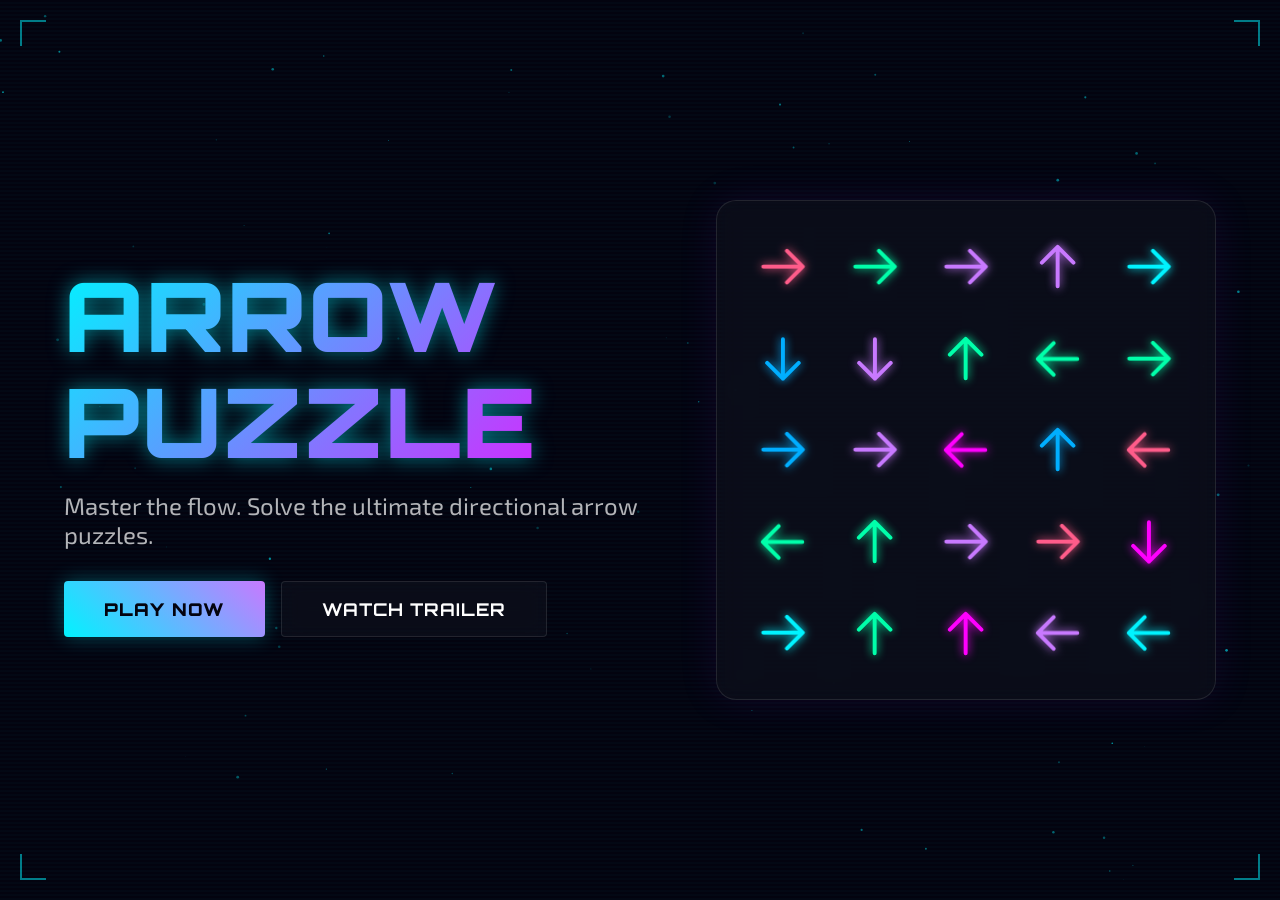
==== index.html @ b93b7847 "Initial commit" ====
<!DOCTYPE html>
<html lang="en">
<head>
    <meta charset="UTF-8">
    <meta name="viewport" content="width=device-width, initial-scale=1.0">
    <meta name="description" content="Arrow Puzzle - A futuristic directional arrow puzzle game.">
    <meta name="theme-color" content="#03030f">
    <meta property="og:title" content="Arrow Puzzle">
    <meta property="og:description" content="Solve the ultimate directional arrow puzzles.">
    <meta property="og:type" content="website">
    <title>Arrow Puzzle</title>
    
    <link rel="preconnect" href="https://fonts.googleapis.com">
    <link rel="preconnect" href="https://fonts.gstatic.com" crossorigin>
    <link href="https://fonts.googleapis.com/css2?family=Exo+2:wght@400;600&family=Orbitron:wght@500;700;900&display=swap" rel="stylesheet">
    
    <link rel="stylesheet" href="style.css">
</head>
<body>
    <canvas id="bg-canvas"></canvas>
    <div class="hud-scanline"></div>
    <div class="hud-corners">
        <div class="corner top-left"></div>
        <div class="corner top-right"></div>
        <div class="corner bottom-left"></div>
        <div class="corner bottom-right"></div>
    </div>

    <main class="hero-container">
        <section class="hero-content">
            <h1 class="glitch-text" data-text="Arrow Puzzle">Arrow Puzzle</h1>
            <p class="tagline">Master the flow. Solve the ultimate directional arrow puzzles.</p>
            <div class="cta-group">
                <button class="btn btn-primary" aria-label="Play Arrow Puzzle Now">
                    <span class="btn-text">Play Now</span>
                </button>
                <button class="btn btn-secondary" aria-label="Watch Arrow Puzzle Trailer">
                    <span class="btn-text">Watch Trailer</span>
                </button>
            </div>
        </section>

        <section class="hero-visual" aria-hidden="true">
            <div class="arrow-grid" id="arrowGrid">
                <!-- Arrows generated by JS -->
            </div>
        </section>
    </main>
    
    <script src="script.js"></script>
</body>
</html>
---- style.css ----
:root {
    --bg-color: #03030f;
    --neon-cyan: #00f3ff;
    --neon-violet: #c879ff;
    --neon-magenta: #ff00ff;
    --text-primary: #ffffff;
    --text-secondary: rgba(255, 255, 255, 0.7);
    --glass-bg: rgba(255, 255, 255, 0.03);
    --glass-border: rgba(255, 255, 255, 0.1);
    
    --font-heading: 'Orbitron', sans-serif;
    --font-body: 'Exo 2', sans-serif;
}

* {
    box-sizing: border-box;
    margin: 0;
    padding: 0;
}

html, body {
    width: 100%;
    height: 100dvh;
    background-color: var(--bg-color);
    color: var(--text-primary);
    font-family: var(--font-body);
    overflow: hidden;
    position: relative;
}

/* Background & HUD */
#bg-canvas {
    position: absolute;
    top: 0;
    left: 0;
    width: 100%;
    height: 100%;
    z-index: 0;
    pointer-events: none;
}

.hud-scanline {
    position: absolute;
    top: 0;
    left: 0;
    width: 100%;
    height: 100%;
    background: linear-gradient(
        to bottom,
        transparent 50%,
        rgba(0, 243, 255, 0.02) 51%
    );
    background-size: 100% 4px;
    z-index: 1;
    pointer-events: none;
    animation: scan 10s linear infinite;
}

.hud-corners {
    position: absolute;
    top: 20px;
    left: 20px;
    right: 20px;
    bottom: 20px;
    z-index: 2;
    pointer-events: none;
}

.corner {
    position: absolute;
    width: 2vw;
    height: 2vw;
    min-width: 20px;
    min-height: 20px;
    border: 2px solid var(--neon-cyan);
    opacity: 0.5;
}

.top-left { top: 0; left: 0; border-right: none; border-bottom: none; }
.top-right { top: 0; right: 0; border-left: none; border-bottom: none; }
.bottom-left { bottom: 0; left: 0; border-right: none; border-top: none; }
.bottom-right { bottom: 0; right: 0; border-left: none; border-top: none; }

/* Main Layout */
.hero-container {
    position: relative;
    z-index: 10;
    width: 100%;
    height: 100%;
    display: flex;
    flex-direction: column;
    justify-content: center;
    align-items: center;
    padding: clamp(1rem, 5vw, 4rem);
    gap: 2rem;
}

@media (min-width: 1024px) {
    .hero-container {
        flex-direction: row;
        justify-content: space-between;
    }
}

/* Content */
.hero-content {
    flex: 1;
    display: flex;
    flex-direction: column;
    justify-content: center;
    align-items: center;
    text-align: center;
    max-width: 800px;
    animation: slideInLeft 1s cubic-bezier(0.16, 1, 0.3, 1) forwards;
}

@media (min-width: 1024px) {
    .hero-content {
        align-items: flex-start;
        text-align: left;
    }
}

h1 {
    font-family: var(--font-heading);
    font-size: clamp(2.5rem, 8vw, 6rem);
    font-weight: 900;
    text-transform: uppercase;
    letter-spacing: 2px;
    background: linear-gradient(135deg, var(--neon-cyan), var(--neon-magenta));
    -webkit-background-clip: text;
    -webkit-text-fill-color: transparent;
    filter: drop-shadow(0 0 10px rgba(0, 243, 255, 0.5));
    margin-bottom: 1rem;
    line-height: 1.1;
}

.tagline {
    font-size: clamp(1rem, 2.5vw, 1.5rem);
    color: var(--text-secondary);
    margin-bottom: 2rem;
    max-width: 600px;
}

/* Buttons */
.cta-group {
    display: flex;
    gap: 1rem;
    flex-wrap: wrap;
    justify-content: center;
}

@media (min-width: 1024px) {
    .cta-group {
        justify-content: flex-start;
    }
}

.btn {
    position: relative;
    padding: clamp(0.75rem, 2vw, 1rem) clamp(1.5rem, 4vw, 2.5rem);
    font-family: var(--font-heading);
    font-size: clamp(0.9rem, 1.5vw, 1.1rem);
    font-weight: 700;
    text-transform: uppercase;
    letter-spacing: 1px;
    border: none;
    border-radius: 4px;
    cursor: pointer;
    overflow: hidden;
    transition: all 0.3s ease;
    min-height: 44px;
}

.btn-primary {
    background: linear-gradient(45deg, var(--neon-cyan), var(--neon-violet));
    color: #03030f;
    font-weight: 900;
    box-shadow: 0 0 20px rgba(0, 243, 255, 0.3);
}

.btn-primary::before {
    content: '';
    position: absolute;
    top: 0; left: -100%;
    width: 100%; height: 100%;
    background: linear-gradient(90deg, transparent, rgba(255,255,255,0.4), transparent);
    transition: left 0.5s ease;
}

@media (hover: hover) {
    .btn-primary:hover {
        transform: translateY(-2px);
        box-shadow: 0 0 30px rgba(0, 243, 255, 0.6);
    }
    .btn-primary:hover::before {
        left: 100%;
    }
}

.btn-secondary {
    background: var(--glass-bg);
    color: #fff;
    border: 1px solid var(--glass-border);
    backdrop-filter: blur(10px);
}

@media (hover: hover) {
    .btn-secondary:hover {
        border-color: var(--neon-magenta);
        box-shadow: inset 0 0 10px rgba(255, 0, 255, 0.2);
    }
}

/* Visual Centerpiece */
.hero-visual {
    flex: 1;
    width: 100%;
    max-width: 500px;
    aspect-ratio: 1;
    position: relative;
    display: flex;
    justify-content: center;
    align-items: center;
    animation: fadeIn 1.5s ease 0.5s forwards;
    opacity: 0;
}

.arrow-grid {
    display: grid;
    grid-template-columns: repeat(5, 1fr);
    grid-template-rows: repeat(5, 1fr);
    gap: clamp(0.5rem, 2vw, 1.5rem);
    width: 100%;
    height: 100%;
    background: var(--glass-bg);
    border: 1px solid var(--glass-border);
    border-radius: 20px;
    padding: clamp(1rem, 3vw, 2rem);
    backdrop-filter: blur(10px);
    box-shadow: 0 0 40px rgba(138, 43, 226, 0.1);
    transform-style: preserve-3d;
    perspective: 1000px;
}

.arrow-item {
    width: 100%;
    height: 100%;
    display: flex;
    justify-content: center;
    align-items: center;
    transition: transform 0.2s ease, filter 0.2s ease;
}

.arrow-item svg {
    width: 70%;
    height: 70%;
    fill: none;
    stroke: var(--arrow-color, var(--neon-cyan));
    stroke-width: 2;
    stroke-linecap: round;
    stroke-linejoin: round;
    filter: drop-shadow(0 0 5px var(--arrow-color, var(--neon-cyan)));
    transition: stroke 0.3s ease, filter 0.3s ease;
}

.arrow-item:hover svg {
    stroke: #ffffff;
    filter: drop-shadow(0 0 10px var(--arrow-color, var(--neon-magenta)));
}

/* Animations */
@keyframes slideInLeft {
    from { opacity: 0; transform: translateX(-50px); }
    to { opacity: 1; transform: translateX(0); }
}

@keyframes fadeIn {
    from { opacity: 0; }
    to { opacity: 1; }
}

@keyframes scan {
    0% { transform: translateY(0); }
    100% { transform: translateY(100vh); }
}

@media (prefers-reduced-motion: reduce) {
    * {
        animation-duration: 0.01ms !important;
        animation-iteration-count: 1 !important;
        transition-duration: 0.01ms !important;
    }
}
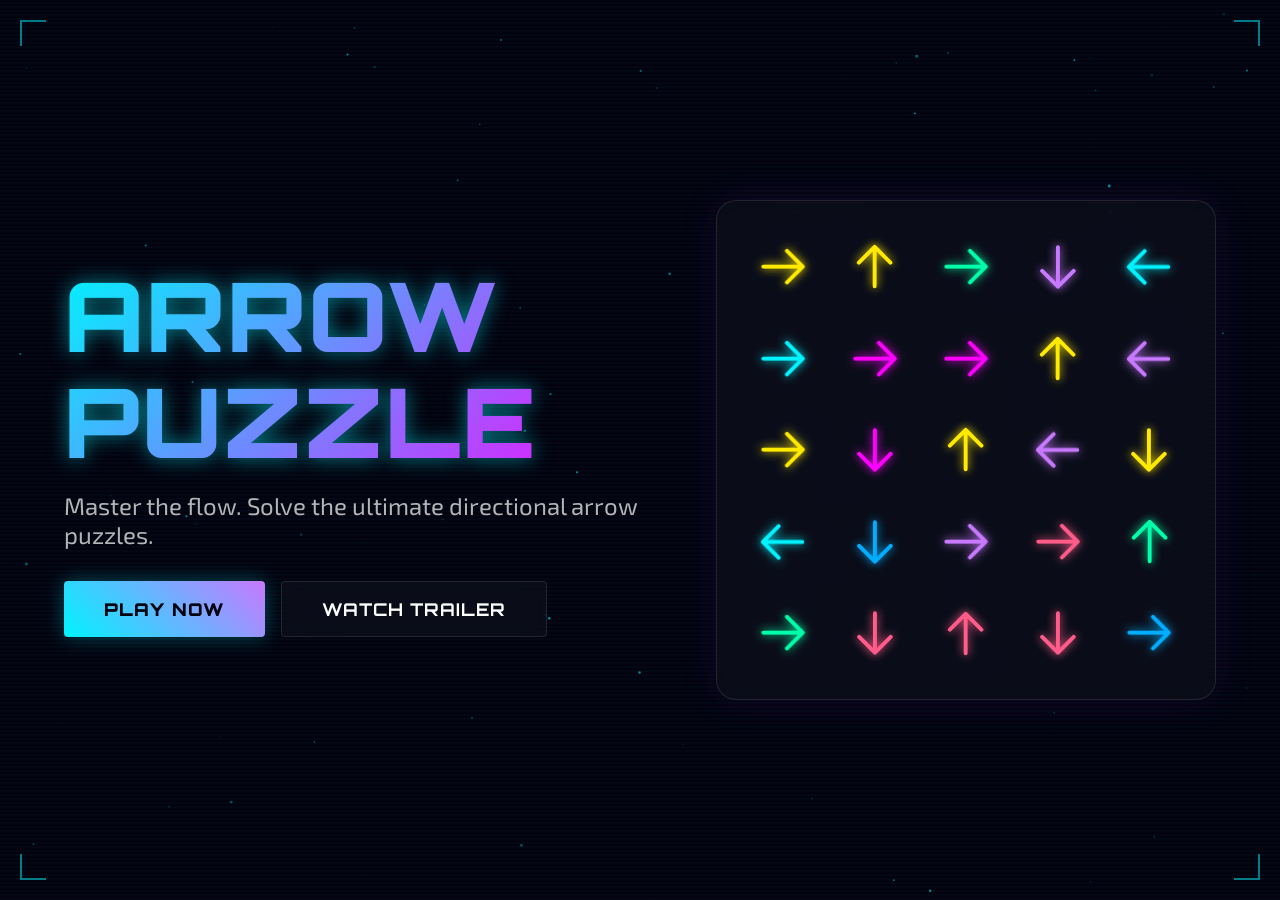
==== commit 403af99c: "l" ====
--- a/index.html
+++ b/index.html
@@ -16,7 +16,7 @@
     
     <link rel="stylesheet" href="style.css">
 </head>
-<body>
+<body class="home">
     <canvas id="bg-canvas"></canvas>
     <div class="hud-scanline"></div>
     <div class="hud-corners">
--- a/style.css
+++ b/style.css
@@ -20,12 +20,16 @@
 
 html, body {
     width: 100%;
-    height: 100dvh;
+    min-height: 100dvh;
     background-color: var(--bg-color);
     color: var(--text-primary);
     font-family: var(--font-body);
+    position: relative;
+}
+
+body.home {
+    height: 100dvh;
     overflow: hidden;
-    position: relative;
 }
 
 /* Background & HUD */
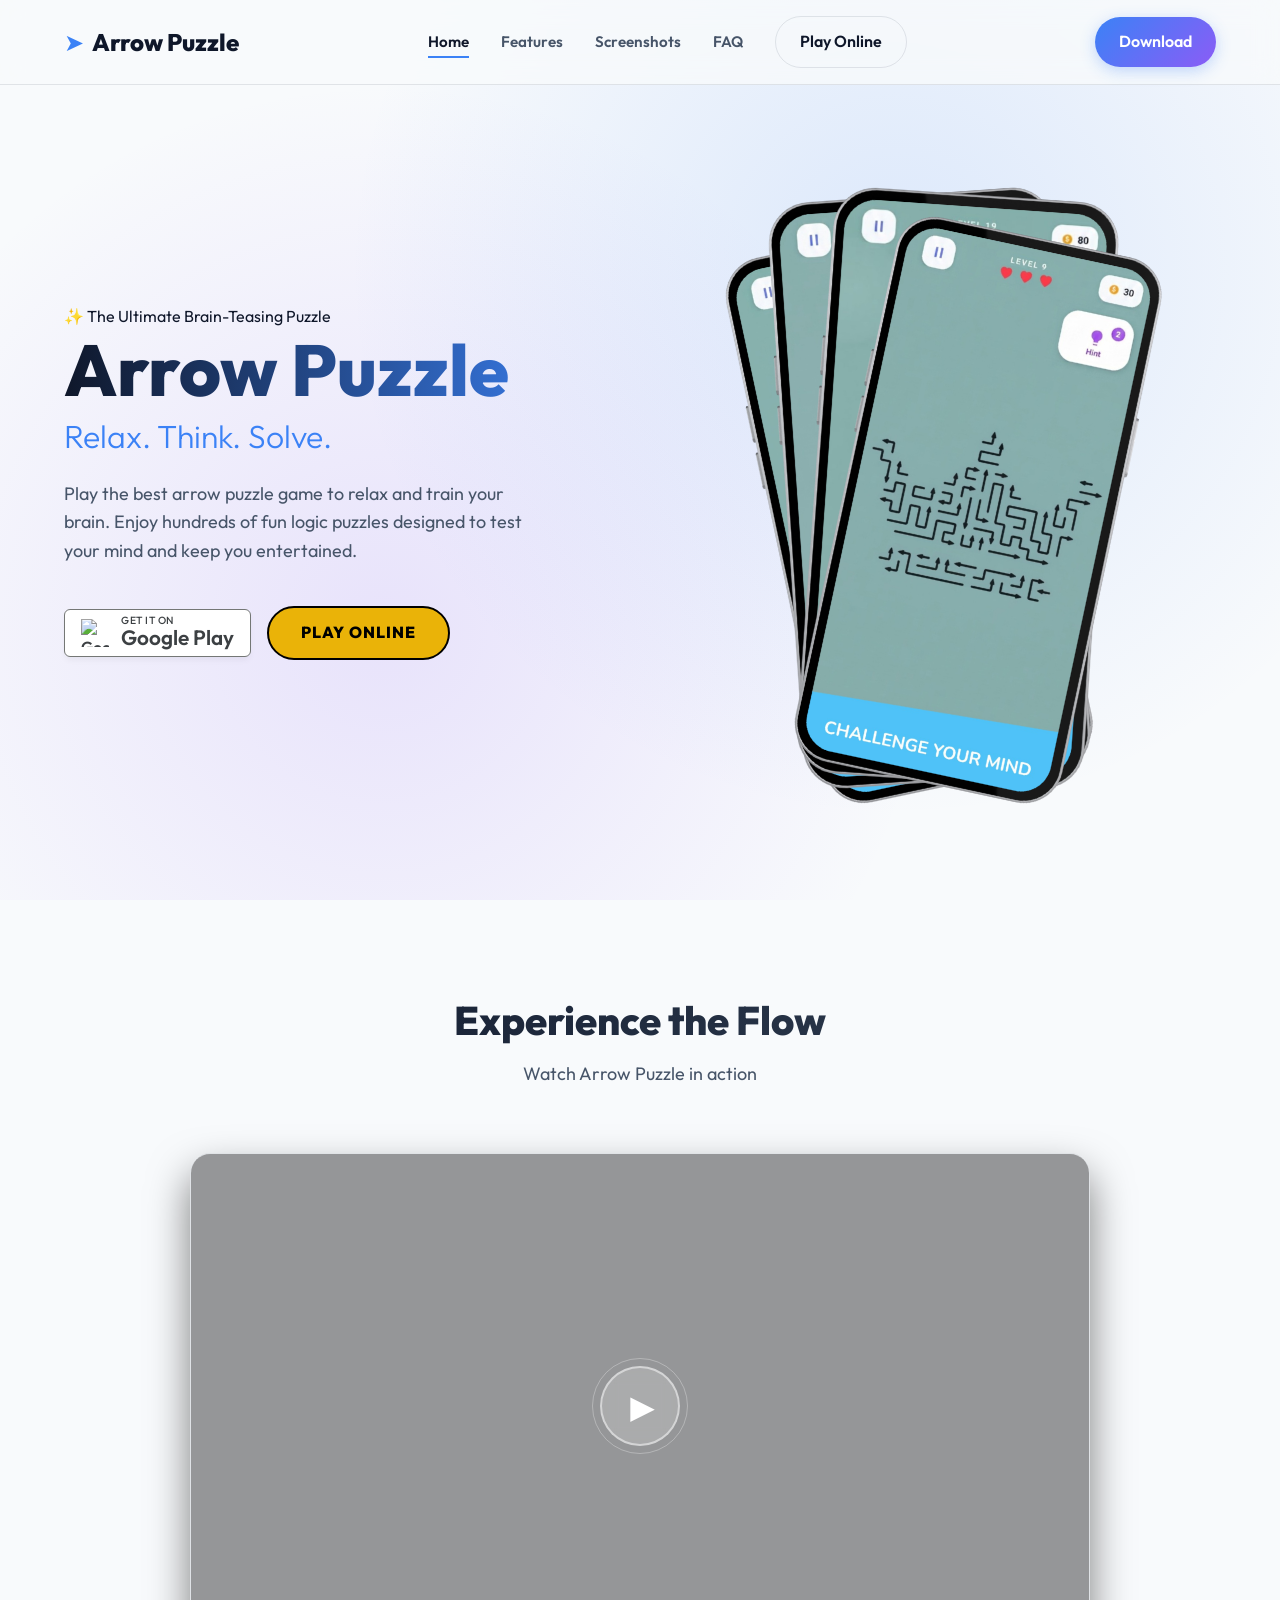
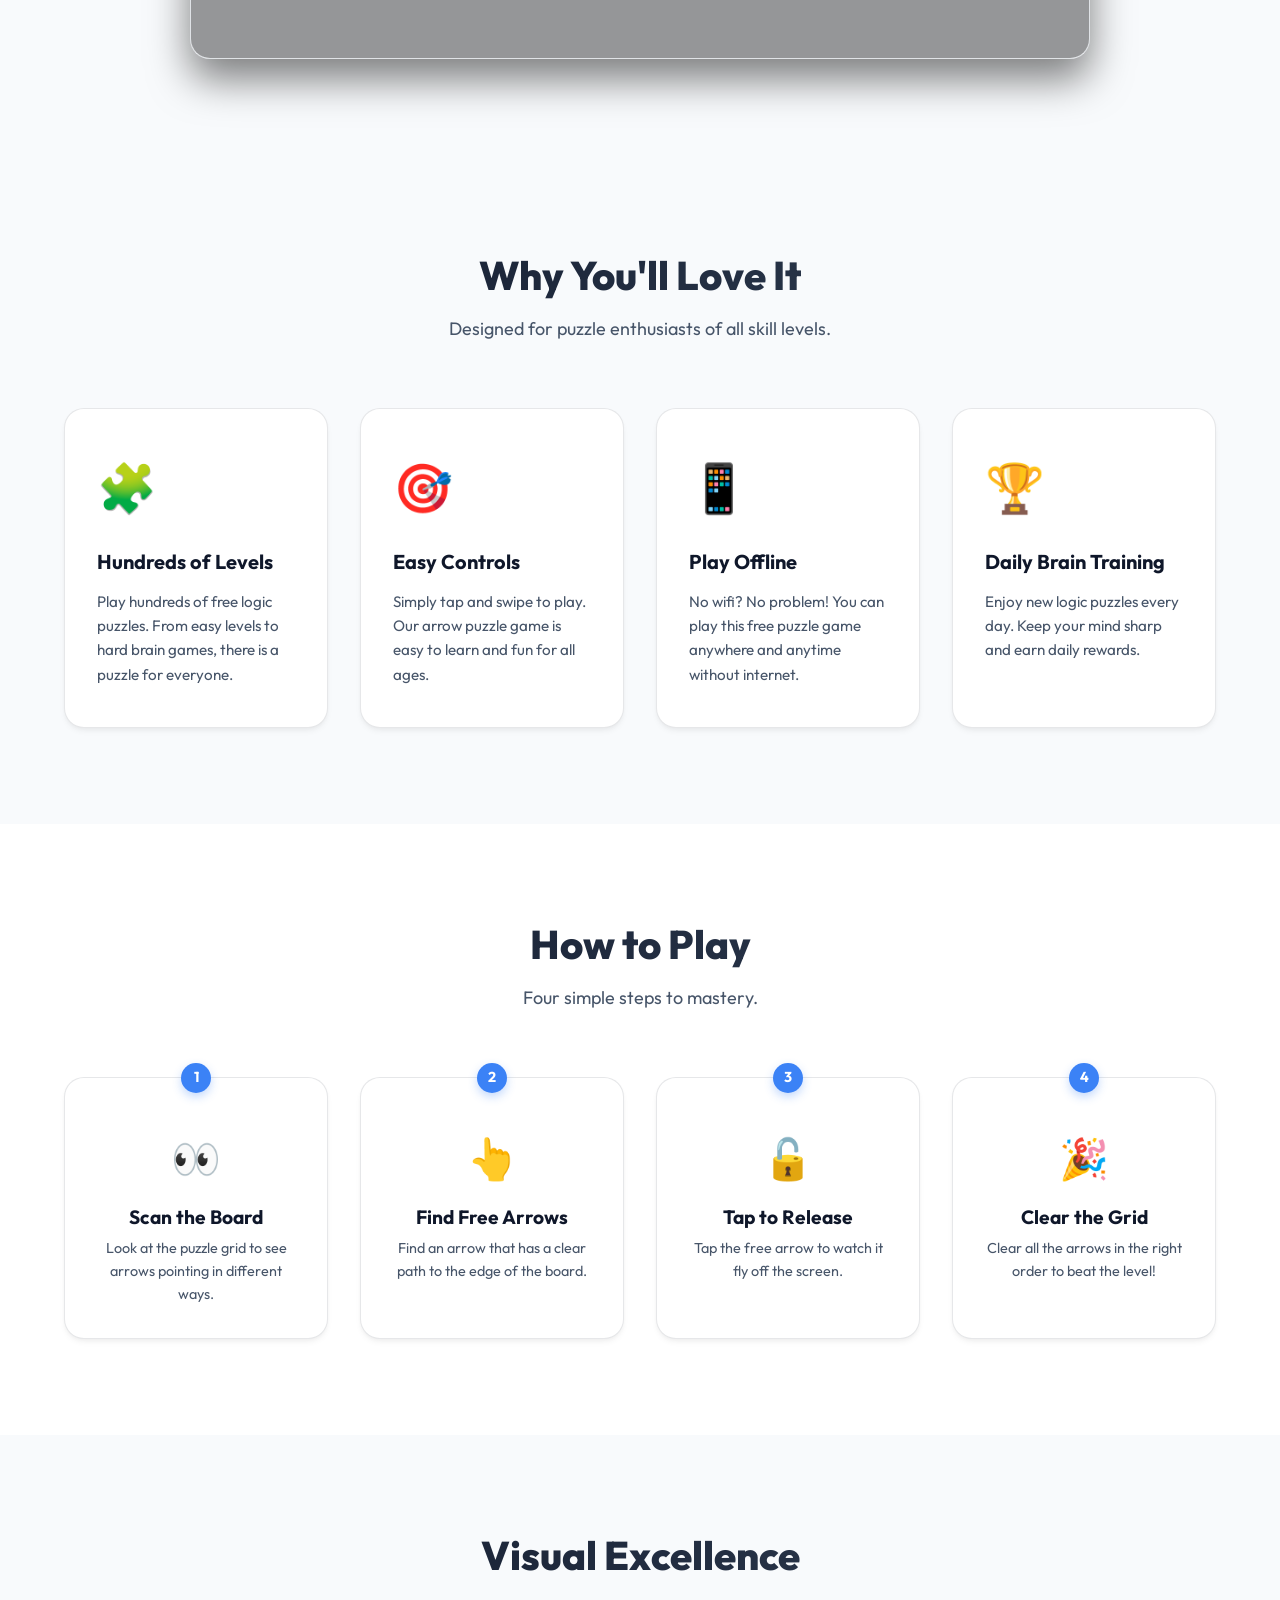
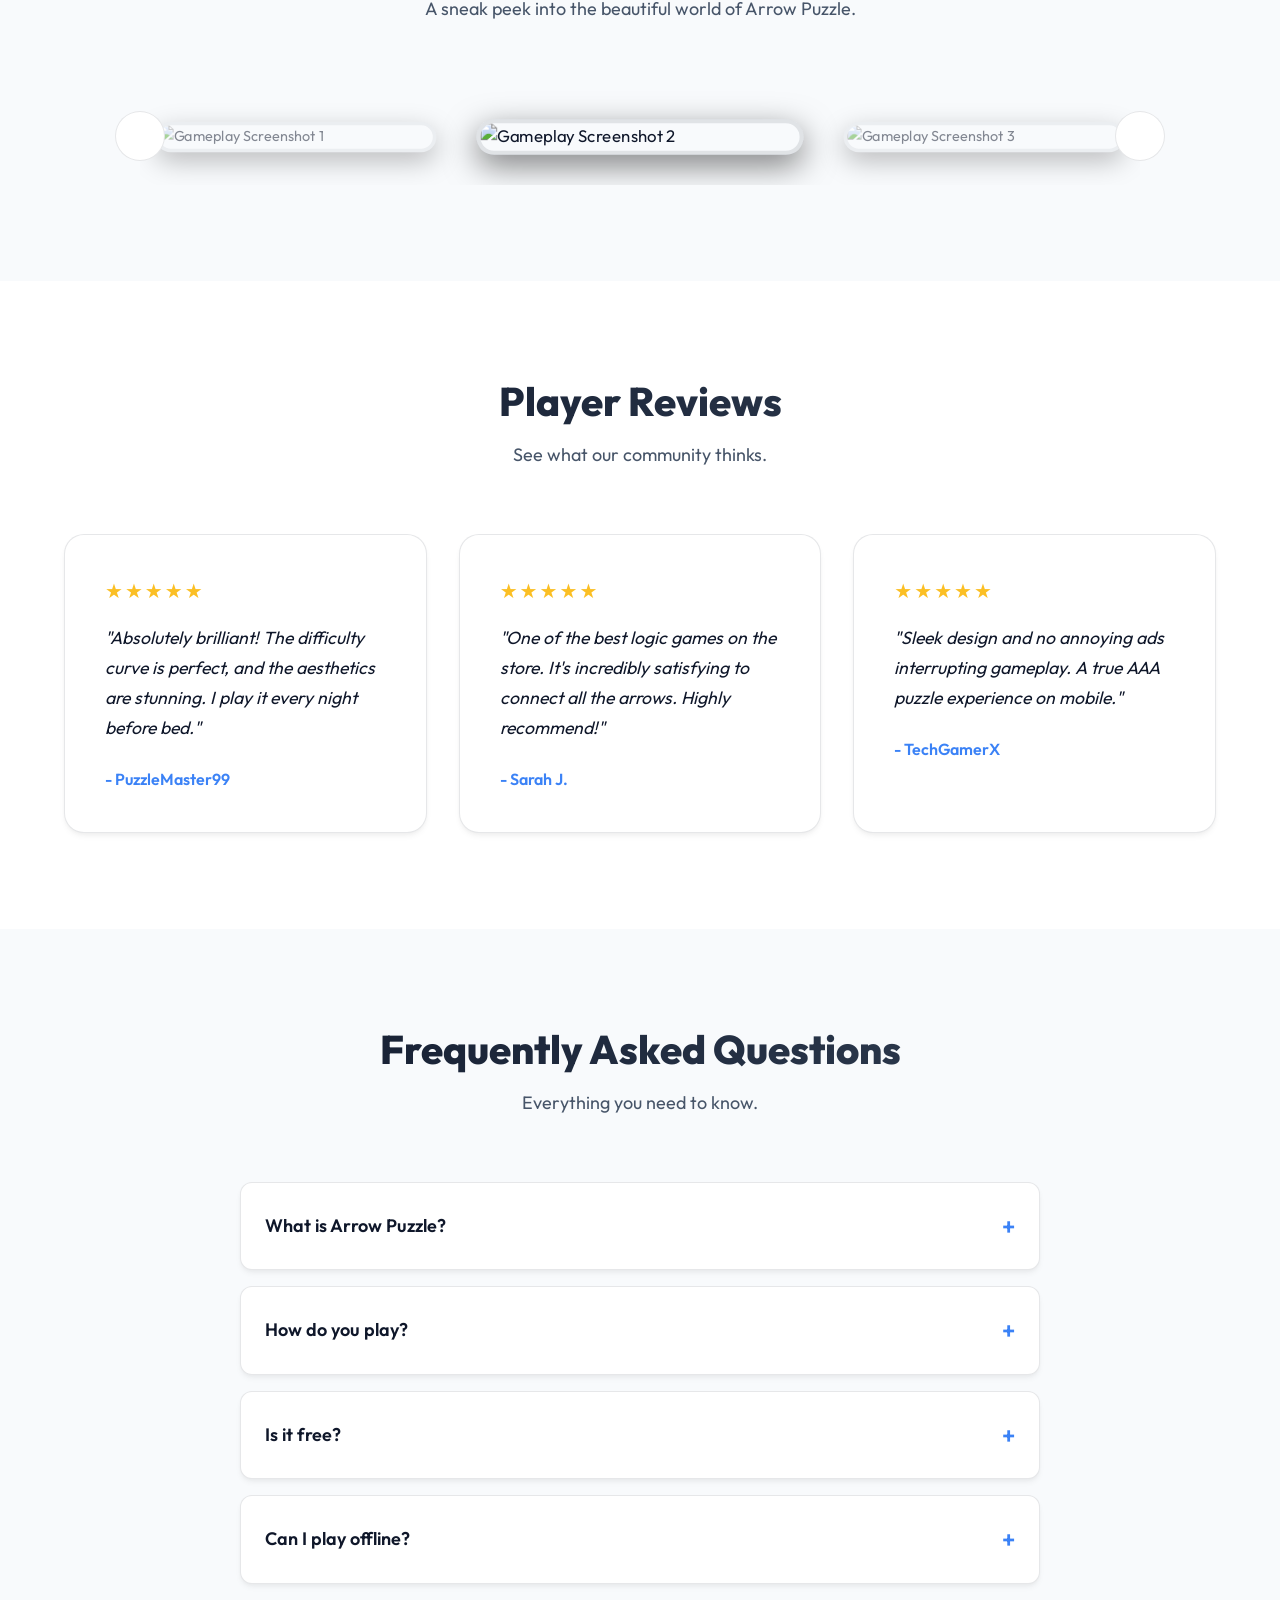
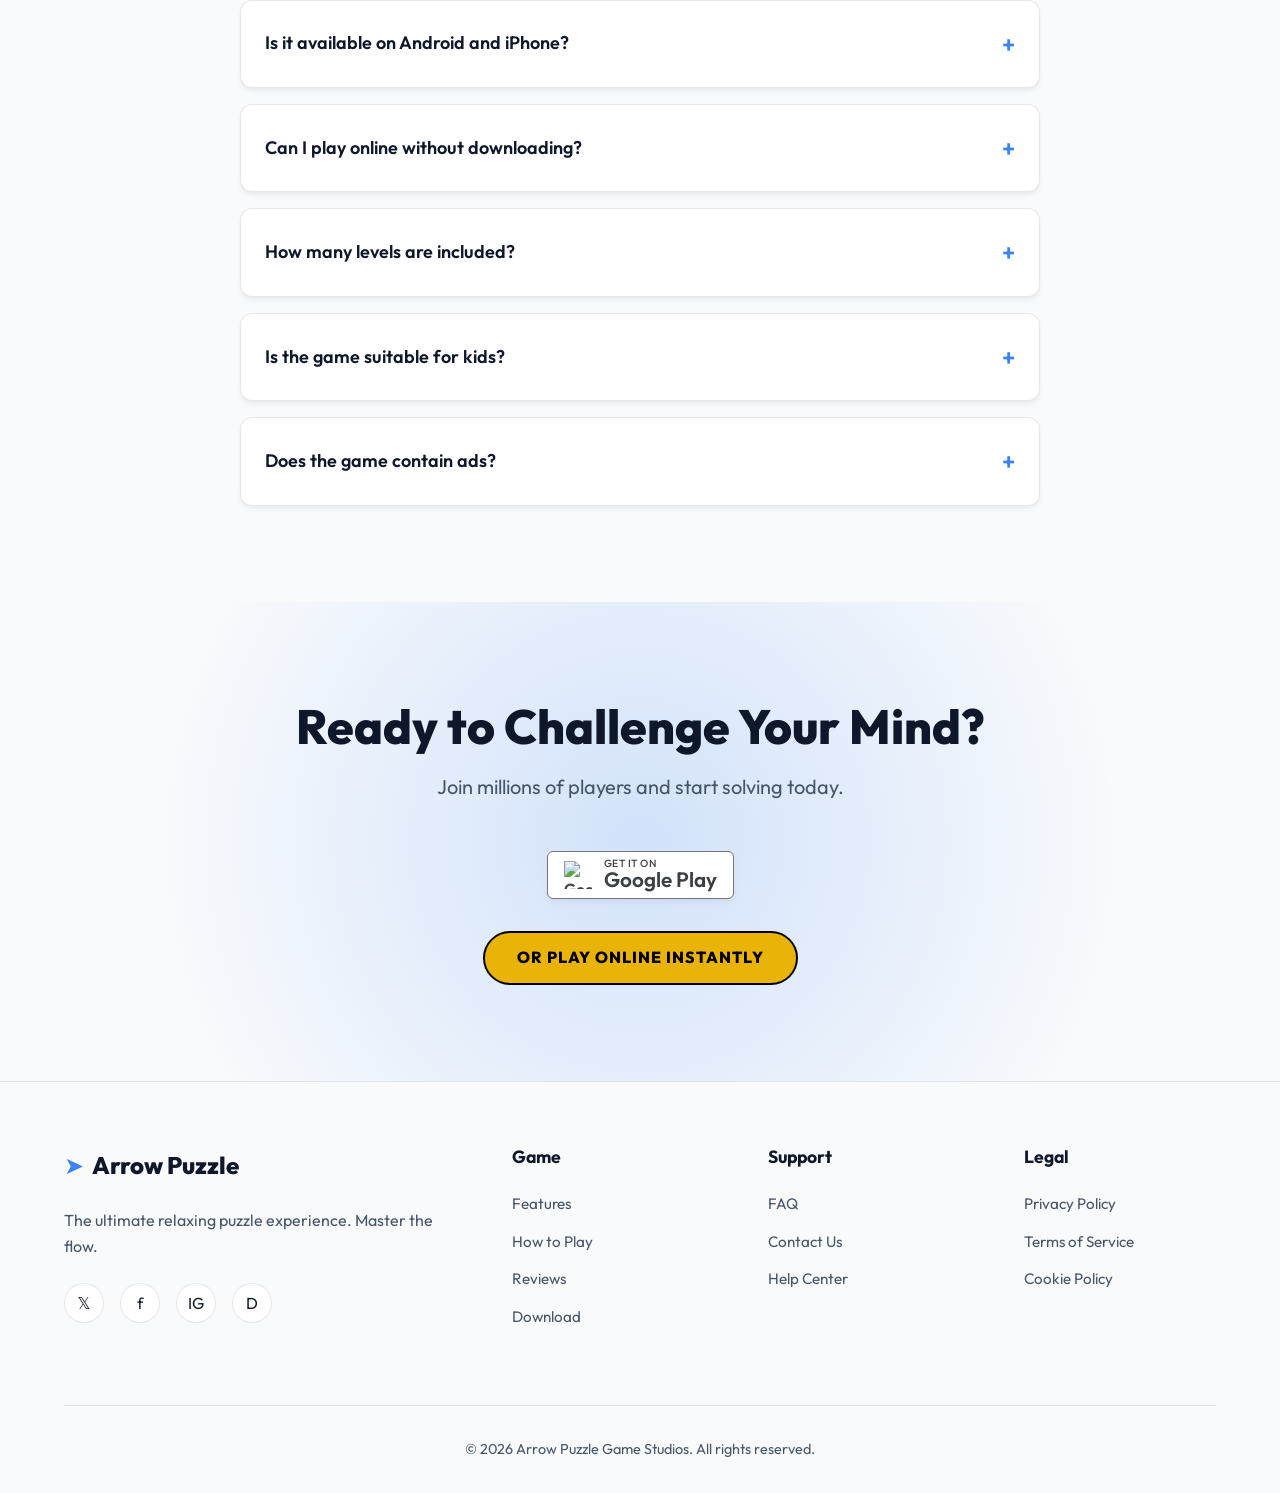
==== commit ab902a67: "add play page" ====
--- a/index.html
+++ b/index.html
@@ -1,52 +1,451 @@
 <!DOCTYPE html>
 <html lang="en">
+
 <head>
     <meta charset="UTF-8">
     <meta name="viewport" content="width=device-width, initial-scale=1.0">
-    <meta name="description" content="Arrow Puzzle - A futuristic directional arrow puzzle game.">
-    <meta name="theme-color" content="#03030f">
-    <meta property="og:title" content="Arrow Puzzle">
-    <meta property="og:description" content="Solve the ultimate directional arrow puzzles.">
+    <title>Arrow Puzzle - Relax. Think. Solve.</title>
+
+    <!-- SEO Meta Tags -->
+    <meta name="description"
+        content="Experience Arrow Puzzle, a premium mobile puzzle game. Relax, think, and solve hundreds of challenging levels. Download now on iOS and Android.">
+    <meta name="keywords"
+        content="arrow puzzle, puzzle game, brain teaser, mobile game, logic game, offline puzzle game">
+    <link rel="canonical" href="https://arrowpuzzle.example.com/">
+
+    <!-- Theme -->
+    <meta name="theme-color" content="#f8fafc">
+
+    <!-- Open Graph -->
+    <meta property="og:title" content="Arrow Puzzle - Relax. Think. Solve.">
+    <meta property="og:description"
+        content="Experience Arrow Puzzle, a premium mobile puzzle game. Relax, think, and solve hundreds of challenging levels.">
     <meta property="og:type" content="website">
-    <title>Arrow Puzzle</title>
-    
+    <meta property="og:url" content="https://arrowpuzzle.example.com/">
+    <meta property="og:image"
+        content="https://images.unsplash.com/photo-1614294149010-950b698f72c0?auto=format&fit=crop&w=1200&q=80">
+
+    <!-- Twitter Cards -->
+    <meta name="twitter:card" content="summary_large_image">
+    <meta name="twitter:title" content="Arrow Puzzle - Relax. Think. Solve.">
+    <meta name="twitter:description"
+        content="Experience Arrow Puzzle, a premium mobile puzzle game. Download now on iOS and Android.">
+    <meta name="twitter:image"
+        content="https://images.unsplash.com/photo-1614294149010-950b698f72c0?auto=format&fit=crop&w=1200&q=80">
+
+    <!-- Fonts -->
     <link rel="preconnect" href="https://fonts.googleapis.com">
     <link rel="preconnect" href="https://fonts.gstatic.com" crossorigin>
-    <link href="https://fonts.googleapis.com/css2?family=Exo+2:wght@400;600&family=Orbitron:wght@500;700;900&display=swap" rel="stylesheet">
-    
+    <link href="https://fonts.googleapis.com/css2?family=Outfit:wght@300;400;600;800&display=swap" rel="stylesheet">
+
+    <!-- Styles -->
     <link rel="stylesheet" href="style.css">
+
+    <!-- Structured Data (JSON-LD) -->
+    <script type="application/ld+json">
+    {
+      "@context": "https://schema.org",
+      "@graph": [
+        {
+          "@type": "VideoGame",
+          "name": "Arrow Puzzle",
+          "description": "A relaxing directional puzzle game with hundreds of levels.",
+          "genre": ["Puzzle", "Logic"],
+          "playMode": "SinglePlayer",
+          "applicationCategory": "Game",
+          "operatingSystem": "Android, iOS",
+          "offers": {
+            "@type": "Offer",
+            "price": "0",
+            "priceCurrency": "USD"
+          }
+        },
+        {
+          "@type": "FAQPage",
+          "mainEntity": [
+            {
+              "@type": "Question",
+              "name": "What is Arrow Puzzle?",
+              "acceptedAnswer": {
+                "@type": "Answer",
+                "text": "Arrow Puzzle is a premium, mind-bending logic game where you tap, rotate, and connect arrows to solve intricate puzzles."
+              }
+            },
+            {
+              "@type": "Question",
+              "name": "Is it free?",
+              "acceptedAnswer": {
+                "@type": "Answer",
+                "text": "Yes, Arrow Puzzle is completely free to play with optional in-app purchases."
+              }
+            },
+            {
+              "@type": "Question",
+              "name": "Can I play offline?",
+              "acceptedAnswer": {
+                "@type": "Answer",
+                "text": "Absolutely! You can enjoy Arrow Puzzle anywhere, anytime without an internet connection."
+              }
+            }
+          ]
+        }
+      ]
+    }
+    </script>
 </head>
-<body class="home">
-    <canvas id="bg-canvas"></canvas>
-    <div class="hud-scanline"></div>
-    <div class="hud-corners">
-        <div class="corner top-left"></div>
-        <div class="corner top-right"></div>
-        <div class="corner bottom-left"></div>
-        <div class="corner bottom-right"></div>
-    </div>
-
-    <main class="hero-container">
-        <section class="hero-content">
-            <h1 class="glitch-text" data-text="Arrow Puzzle">Arrow Puzzle</h1>
-            <p class="tagline">Master the flow. Solve the ultimate directional arrow puzzles.</p>
-            <div class="cta-group">
-                <button class="btn btn-primary" aria-label="Play Arrow Puzzle Now">
-                    <span class="btn-text">Play Now</span>
+
+<body>
+
+    <!-- Header -->
+    <header class="navbar" id="navbar">
+        <div class="container nav-container">
+            <a href="#" class="logo">
+                <span class="logo-icon">➤</span> Arrow Puzzle
+            </a>
+            <nav class="nav-links" id="nav-links">
+                <a href="#hero" class="active">Home</a>
+                <a href="#features">Features</a>
+                <a href="#screenshots">Screenshots</a>
+                <a href="#faq">FAQ</a>
+                <a href="play.html" class="btn btn-outline nav-cta">Play Online</a>
+            </nav>
+            <div class="nav-actions">
+                <a href="#download" class="btn btn-primary d-none-mobile">Download</a>
+                <button class="hamburger" id="hamburger" aria-label="Toggle navigation">
+                    <span></span>
+                    <span></span>
+                    <span></span>
                 </button>
-                <button class="btn btn-secondary" aria-label="Watch Arrow Puzzle Trailer">
-                    <span class="btn-text">Watch Trailer</span>
-                </button>
-            </div>
-        </section>
-
-        <section class="hero-visual" aria-hidden="true">
-            <div class="arrow-grid" id="arrowGrid">
-                <!-- Arrows generated by JS -->
+            </div>
+        </div>
+    </header>
+
+    <main>
+        <!-- Hero Section -->
+        <section id="hero" class="hero section">
+            <div class="hero-bg"></div>
+            <div class="container hero-container">
+                <div class="hero-content animate-on-scroll">
+                    <div class="hero-rating animate-on-scroll">
+                        <span class="stars">✨</span> The Ultimate Brain-Teasing Puzzle
+                    </div>
+                    <h1 class="hero-title">Arrow Puzzle</h1>
+                    <h2 class="hero-subtitle">Relax. Think. Solve.</h2>
+                    <p class="hero-description">Play the best arrow puzzle game to relax and train your brain. Enjoy
+                        hundreds of fun logic puzzles designed to test your mind and keep you entertained.</p>
+                    <div class="hero-cta-group">
+
+                        <a href="#" class="btn btn-store store-google-light hover-lift"
+                            aria-label="Get it on Google Play">
+                            <img src="https://upload.wikimedia.org/wikipedia/commons/d/d0/Google_Play_Arrow_logo.svg"
+                                alt="Google Play" class="store-icon-img">
+                            <span class="store-text">
+                                <small>GET IT ON</small>
+                                <strong>Google Play</strong>
+                            </span>
+                        </a>
+                        <a href="play.html" class="btn play-online-btn hover-lift">Play Online</a>
+                    </div>
+                </div>
+                <div class="hero-visual animate-on-scroll delay-1">
+                    <div class="hero-gallery">
+                        <img src="images/arrow-puzzle-gameplay-level.png" alt="Gameplay screenshot 1"
+                            class="gallery-card card-1">
+                        <img src="images/tap-away-logic-puzzle.png" alt="Gameplay screenshot 2"
+                            class="gallery-card card-2">
+                        <img src="images/3d-brain-training-game.png" alt="Gameplay screenshot 3"
+                            class="gallery-card card-3">
+                        <img src="images/free-arrow-puzzle-app.png" alt="Gameplay screenshot 4"
+                            class="gallery-card card-4">
+                    </div>
+                </div>
+            </div>
+        </section>
+
+        <!-- Gameplay Video Section -->
+        <section id="video" class="video-section section">
+            <div class="container animate-on-scroll">
+                <div class="section-header text-center">
+                    <h2 class="section-title">Experience the Flow</h2>
+                    <p class="section-subtitle">Watch Arrow Puzzle in action</p>
+                </div>
+                <div class="video-wrapper">
+                    <div class="video-thumbnail"
+                        style="background-image: url('https://images.unsplash.com/photo-1550745165-9bc0b252726f?auto=format&fit=crop&w=1200&q=80');">
+                        <button class="play-btn" aria-label="Play Gameplay Video">
+                            <span class="play-icon">▶</span>
+                        </button>
+                    </div>
+                </div>
+            </div>
+        </section>
+
+        <!-- Features Section -->
+        <section id="features" class="features section">
+            <div class="container">
+                <div class="section-header text-center animate-on-scroll">
+                    <h2 class="section-title">Why You'll Love It</h2>
+                    <p class="section-subtitle">Designed for puzzle enthusiasts of all skill levels.</p>
+                </div>
+                <div class="features-grid">
+                    <div class="feature-card animate-on-scroll">
+                        <div class="feature-icon">🧩</div>
+                        <h3 class="feature-title">Hundreds of Levels</h3>
+                        <p class="feature-desc">Play hundreds of free logic puzzles. From easy levels to hard brain
+                            games, there is a puzzle for everyone.</p>
+                    </div>
+                    <div class="feature-card animate-on-scroll delay-1">
+                        <div class="feature-icon">🎯</div>
+                        <h3 class="feature-title">Easy Controls</h3>
+                        <p class="feature-desc">Simply tap and swipe to play. Our arrow puzzle game is easy to learn and
+                            fun for all ages.</p>
+                    </div>
+                    <div class="feature-card animate-on-scroll delay-2">
+                        <div class="feature-icon">📱</div>
+                        <h3 class="feature-title">Play Offline</h3>
+                        <p class="feature-desc">No wifi? No problem! You can play this free puzzle game anywhere and
+                            anytime without internet.</p>
+                    </div>
+                    <div class="feature-card animate-on-scroll delay-3">
+                        <div class="feature-icon">🏆</div>
+                        <h3 class="feature-title">Daily Brain Training</h3>
+                        <p class="feature-desc">Enjoy new logic puzzles every day. Keep your mind sharp and earn daily
+                            rewards.</p>
+                    </div>
+                </div>
+            </div>
+        </section>
+
+        <!-- How To Play Section -->
+        <section id="how-to-play" class="how-to-play section bg-alt">
+            <div class="container">
+                <div class="section-header text-center animate-on-scroll">
+                    <h2 class="section-title">How to Play</h2>
+                    <p class="section-subtitle">Four simple steps to mastery.</p>
+                </div>
+                <div class="steps-grid">
+                    <div class="step-card animate-on-scroll">
+                        <div class="step-number">1</div>
+                        <div class="step-icon">👀</div>
+                        <h3 class="step-title">Scan the Board</h3>
+                        <p>Look at the puzzle grid to see arrows pointing in different ways.</p>
+                    </div>
+                    <div class="step-card animate-on-scroll delay-1">
+                        <div class="step-number">2</div>
+                        <div class="step-icon">👆</div>
+                        <h3 class="step-title">Find Free Arrows</h3>
+                        <p>Find an arrow that has a clear path to the edge of the board.</p>
+                    </div>
+                    <div class="step-card animate-on-scroll delay-2">
+                        <div class="step-number">3</div>
+                        <div class="step-icon">🔓</div>
+                        <h3 class="step-title">Tap to Release</h3>
+                        <p>Tap the free arrow to watch it fly off the screen.</p>
+                    </div>
+                    <div class="step-card animate-on-scroll delay-3">
+                        <div class="step-number">4</div>
+                        <div class="step-icon">🎉</div>
+                        <h3 class="step-title">Clear the Grid</h3>
+                        <p>Clear all the arrows in the right order to beat the level!</p>
+                    </div>
+                </div>
+            </div>
+        </section>
+
+        <!-- Screenshots Section -->
+        <section id="screenshots" class="screenshots section">
+            <div class="container animate-on-scroll">
+                <div class="section-header text-center">
+                    <h2 class="section-title">Visual Excellence</h2>
+                    <p class="section-subtitle">A sneak peek into the beautiful world of Arrow Puzzle.</p>
+                </div>
+                <div class="carousel-container">
+                    <button class="carousel-btn prev-btn" aria-label="Previous Screenshot">❮</button>
+                    <div class="carousel-track-wrapper">
+                        <ul class="carousel-track" id="carousel-track">
+                            <li class="carousel-slide current-slide">
+                                <img src="https://images.unsplash.com/photo-1550745165-9bc0b252726f?auto=format&fit=crop&w=400&h=800&q=80"
+                                    alt="Gameplay Screenshot 1" loading="lazy">
+                            </li>
+                            <li class="carousel-slide">
+                                <img src="https://images.unsplash.com/photo-1614294149010-950b698f72c0?auto=format&fit=crop&w=400&h=800&q=80"
+                                    alt="Gameplay Screenshot 2" loading="lazy">
+                            </li>
+                            <li class="carousel-slide">
+                                <img src="https://images.unsplash.com/photo-1511512578047-dfb367046420?auto=format&fit=crop&w=400&h=800&q=80"
+                                    alt="Gameplay Screenshot 3" loading="lazy">
+                            </li>
+                            <li class="carousel-slide">
+                                <img src="https://images.unsplash.com/photo-1552820728-8b83bb6b773f?auto=format&fit=crop&w=400&h=800&q=80"
+                                    alt="Gameplay Screenshot 4" loading="lazy">
+                            </li>
+                        </ul>
+                    </div>
+                    <button class="carousel-btn next-btn" aria-label="Next Screenshot">❯</button>
+                </div>
+            </div>
+        </section>
+
+        <!-- Reviews Section -->
+        <section id="reviews" class="reviews section bg-alt">
+            <div class="container">
+                <div class="section-header text-center animate-on-scroll">
+                    <h2 class="section-title">Player Reviews</h2>
+                    <p class="section-subtitle">See what our community thinks.</p>
+                </div>
+                <div class="reviews-grid">
+                    <div class="review-card animate-on-scroll">
+                        <div class="review-stars">★★★★★</div>
+                        <p class="review-text">"Absolutely brilliant! The difficulty curve is perfect, and the
+                            aesthetics are stunning. I play it every night before bed."</p>
+                        <p class="review-author">- PuzzleMaster99</p>
+                    </div>
+                    <div class="review-card animate-on-scroll delay-1">
+                        <div class="review-stars">★★★★★</div>
+                        <p class="review-text">"One of the best logic games on the store. It's incredibly satisfying to
+                            connect all the arrows. Highly recommend!"</p>
+                        <p class="review-author">- Sarah J.</p>
+                    </div>
+                    <div class="review-card animate-on-scroll delay-2">
+                        <div class="review-stars">★★★★★</div>
+                        <p class="review-text">"Sleek design and no annoying ads interrupting gameplay. A true AAA
+                            puzzle experience on mobile."</p>
+                        <p class="review-author">- TechGamerX</p>
+                    </div>
+                </div>
+            </div>
+        </section>
+
+        <!-- FAQ Section -->
+        <section id="faq" class="faq section">
+            <div class="container animate-on-scroll">
+                <div class="section-header text-center">
+                    <h2 class="section-title">Frequently Asked Questions</h2>
+                    <p class="section-subtitle">Everything you need to know.</p>
+                </div>
+                <div class="faq-list">
+                    <details class="faq-item">
+                        <summary class="faq-question">What is Arrow Puzzle?</summary>
+                        <div class="faq-answer">Arrow Puzzle is a premium logic game where you tap and rotate arrows to
+                            connect pathways and clear the board. It's designed to be both relaxing and intellectually
+                            stimulating.</div>
+                    </details>
+                    <details class="faq-item">
+                        <summary class="faq-question">How do you play?</summary>
+                        <div class="faq-answer">The goal is to align all arrows so they point to a valid target. Tap to
+                            select, rotate to aim, and connect the flow to win the level!</div>
+                    </details>
+                    <details class="faq-item">
+                        <summary class="faq-question">Is it free?</summary>
+                        <div class="faq-answer">Yes, Arrow Puzzle is completely free to download and play. We offer
+                            optional in-app purchases for cosmetic items and hints.</div>
+                    </details>
+                    <details class="faq-item">
+                        <summary class="faq-question">Can I play offline?</summary>
+                        <div class="faq-answer">Absolutely. The game is fully functional offline, making it perfect for
+                            commutes and flights.</div>
+                    </details>
+                    <details class="faq-item">
+                        <summary class="faq-question">Is it available on Android and iPhone?</summary>
+                        <div class="faq-answer">Yes! Arrow Puzzle is available on both the Google Play Store for Android
+                            devices and the Apple App Store for iOS devices.</div>
+                    </details>
+                    <details class="faq-item">
+                        <summary class="faq-question">Can I play online without downloading?</summary>
+                        <div class="faq-answer">Yes, we offer a lightweight web version. Simply click the "Play Online"
+                            button to start playing instantly in your browser.</div>
+                    </details>
+                    <details class="faq-item">
+                        <summary class="faq-question">How many levels are included?</summary>
+                        <div class="faq-answer">The game currently features over 500 handcrafted levels, plus
+                            procedurally generated daily challenges.</div>
+                    </details>
+                    <details class="faq-item">
+                        <summary class="faq-question">Is the game suitable for kids?</summary>
+                        <div class="faq-answer">Yes, it's rated for all ages. It's a great tool for developing spatial
+                            reasoning and logical thinking skills in children.</div>
+                    </details>
+                    <details class="faq-item">
+                        <summary class="faq-question">Does the game contain ads?</summary>
+                        <div class="faq-answer">We respect our players. There are no forced banner or pop-up ads. You
+                            can choose to watch rewarded videos for extra hints if you wish.</div>
+                    </details>
+                </div>
+            </div>
+        </section>
+
+        <!-- Final CTA Section -->
+        <section id="download" class="cta-section section text-center">
+            <div class="container animate-on-scroll">
+                <h2 class="cta-title">Ready to Challenge Your Mind?</h2>
+                <p class="cta-subtitle">Join millions of players and start solving today.</p>
+                <div class="cta-buttons">
+
+                    <a href="#" class="btn btn-store store-google-light hover-lift">
+                        <img src="https://upload.wikimedia.org/wikipedia/commons/d/d0/Google_Play_Arrow_logo.svg"
+                            alt="Google Play" class="store-icon-img">
+                        <span class="store-text">
+                            <small>GET IT ON</small>
+                            <strong>Google Play</strong>
+                        </span>
+                    </a>
+                </div>
+                <div class="mt-4">
+                    <a href="play.html" class="btn play-online-btn hover-lift">Or Play Online Instantly</a>
+                </div>
             </div>
         </section>
     </main>
-    
+
+    <!-- Footer -->
+    <footer class="footer">
+        <div class="container">
+            <div class="footer-grid">
+                <div class="footer-brand">
+                    <a href="#" class="logo">
+                        <span class="logo-icon">➤</span> Arrow Puzzle
+                    </a>
+                    <p class="footer-desc">The ultimate relaxing puzzle experience. Master the flow.</p>
+                    <div class="social-links">
+                        <a href="#" aria-label="Twitter" class="social-icon">𝕏</a>
+                        <a href="#" aria-label="Facebook" class="social-icon">f</a>
+                        <a href="#" aria-label="Instagram" class="social-icon">IG</a>
+                        <a href="#" aria-label="Discord" class="social-icon">D</a>
+                    </div>
+                </div>
+                <div class="footer-links">
+                    <h4 class="footer-heading">Game</h4>
+                    <ul>
+                        <li><a href="#features">Features</a></li>
+                        <li><a href="#how-to-play">How to Play</a></li>
+                        <li><a href="#reviews">Reviews</a></li>
+                        <li><a href="#download">Download</a></li>
+                    </ul>
+                </div>
+                <div class="footer-links">
+                    <h4 class="footer-heading">Support</h4>
+                    <ul>
+                        <li><a href="#faq">FAQ</a></li>
+                        <li><a href="#">Contact Us</a></li>
+                        <li><a href="#">Help Center</a></li>
+                    </ul>
+                </div>
+                <div class="footer-links">
+                    <h4 class="footer-heading">Legal</h4>
+                    <ul>
+                        <li><a href="privacy-policy.html">Privacy Policy</a></li>
+                        <li><a href="terms.html">Terms of Service</a></li>
+                        <li><a href="#">Cookie Policy</a></li>
+                    </ul>
+                </div>
+            </div>
+            <div class="footer-bottom">
+                <p>&copy; 2026 Arrow Puzzle Game Studios. All rights reserved.</p>
+            </div>
+        </div>
+    </footer>
+
     <script src="script.js"></script>
 </body>
-</html>
+
+</html>
--- a/style.css
+++ b/style.css
@@ -1,298 +1,1156 @@
+/* --- Variables & Theme --- */
 :root {
-    --bg-color: #03030f;
-    --neon-cyan: #00f3ff;
-    --neon-violet: #c879ff;
-    --neon-magenta: #ff00ff;
-    --text-primary: #ffffff;
-    --text-secondary: rgba(255, 255, 255, 0.7);
-    --glass-bg: rgba(255, 255, 255, 0.03);
-    --glass-border: rgba(255, 255, 255, 0.1);
-    
-    --font-heading: 'Orbitron', sans-serif;
-    --font-body: 'Exo 2', sans-serif;
-}
-
+    --bg-dark: #f8fafc;
+    --bg-alt: #ffffff;
+    --bg-card: #ffffff;
+    --bg-card-hover: #f1f5f9;
+    --text-main: #0f172a;
+    --text-muted: #475569;
+    --accent-primary: #3b82f6;
+    /* Blue */
+    --accent-primary-glow: rgba(59, 130, 246, 0.3);
+    --accent-secondary: #8b5cf6;
+    /* Purple */
+    --accent-secondary-glow: rgba(139, 92, 246, 0.3);
+    --border-subtle: rgba(15, 23, 42, 0.1);
+
+    --font-main: 'Outfit', system-ui, -apple-system, sans-serif;
+
+    --transition-fast: 0.2s ease;
+    --transition-smooth: 0.3s cubic-bezier(0.4, 0, 0.2, 1);
+}
+
+/* --- Resets --- */
 * {
-    box-sizing: border-box;
     margin: 0;
     padding: 0;
-}
-
-html, body {
+    box-sizing: border-box;
+}
+
+html {
+    scroll-behavior: smooth;
+    font-size: 16px;
+}
+
+body {
+    font-family: var(--font-main);
+    background-color: var(--bg-dark);
+    color: var(--text-main);
+    line-height: 1.6;
+    overflow-x: hidden;
+    -webkit-font-smoothing: antialiased;
+}
+
+a {
+    text-decoration: none;
+    color: inherit;
+    transition: color var(--transition-fast);
+}
+
+img {
+    max-width: 100%;
+    height: auto;
+    display: block;
+}
+
+ul {
+    list-style: none;
+}
+
+button {
+    font-family: inherit;
+    border: none;
+    background: none;
+    cursor: pointer;
+}
+
+/* --- Layout Utility --- */
+.container {
     width: 100%;
-    min-height: 100dvh;
-    background-color: var(--bg-color);
-    color: var(--text-primary);
-    font-family: var(--font-body);
+    max-width: 1200px;
+    margin: 0 auto;
+    padding: 0 1.5rem;
+}
+
+.section {
+    padding: 6rem 0;
+}
+
+.bg-alt {
+    background-color: var(--bg-alt);
+}
+
+.text-center {
+    text-align: center;
+}
+
+.mt-4 {
+    margin-top: 2rem;
+}
+
+.section-header {
+    margin-bottom: 4rem;
+}
+
+.section-title {
+    font-size: 2.5rem;
+    font-weight: 800;
+    margin-bottom: 1rem;
+    background: linear-gradient(to right, #0f172a, #334155);
+    -webkit-background-clip: text;
+    background-clip: text;
+    -webkit-text-fill-color: transparent;
+}
+
+.section-subtitle {
+    font-size: 1.125rem;
+    color: var(--text-muted);
+}
+
+/* --- Typography --- */
+h1,
+h2,
+h3,
+h4 {
+    line-height: 1.2;
+}
+
+/* --- Buttons --- */
+.btn {
+    display: inline-flex;
+    align-items: center;
+    justify-content: center;
+    padding: 0.75rem 1.5rem;
+    border-radius: 999px;
+    font-weight: 600;
+    font-size: 1rem;
+    transition: all var(--transition-smooth);
     position: relative;
-}
-
-body.home {
-    height: 100dvh;
     overflow: hidden;
 }
 
-/* Background & HUD */
-#bg-canvas {
+.btn-primary {
+    background: linear-gradient(135deg, var(--accent-primary), var(--accent-secondary));
+    color: white;
+    box-shadow: 0 4px 15px var(--accent-primary-glow);
+}
+
+.btn-primary:hover {
+    transform: translateY(-2px);
+    box-shadow: 0 6px 20px rgba(59, 130, 246, 0.7);
+}
+
+.btn-secondary {
+    background: var(--bg-card);
+    color: var(--text-main);
+    border: 1px solid var(--border-subtle);
+}
+
+.btn-secondary:hover {
+    background: var(--bg-card-hover);
+    border-color: rgba(255, 255, 255, 0.3);
+}
+
+.btn-outline {
+    background: transparent;
+    border: 1px solid var(--border-subtle);
+    color: var(--text-main);
+}
+
+.btn-outline:hover {
+    background: rgba(255, 255, 255, 0.1);
+}
+
+.btn-store {
+    background: #000;
+    color: white;
+    border: 1px solid rgba(255, 255, 255, 0.2);
+    border-radius: 12px;
+    padding: 0.5rem 1.25rem;
+    display: inline-flex;
+    align-items: center;
+    gap: 10px;
+    min-width: 160px;
+    text-align: left;
+}
+
+.btn-store:hover {
+    background: #111;
+    transform: translateY(-2px);
+    box-shadow: 0 10px 20px rgba(0, 0, 0, 0.5);
+}
+
+.store-icon {
+    font-size: 1.75rem;
+}
+
+.store-text small {
+    display: block;
+    font-size: 0.65rem;
+    line-height: 1;
+    color: #ccc;
+}
+
+.store-text strong {
+    display: block;
+    font-size: 1.1rem;
+    line-height: 1.2;
+}
+
+@keyframes parallax-wobble {
+    0% {
+        transform: perspective(600px) rotateX(0deg) rotateY(0deg) scale(1);
+        box-shadow: 0px 4px 8px rgba(234, 179, 8, 0.3);
+    }
+
+    25% {
+        transform: perspective(600px) rotateX(8deg) rotateY(5deg) scale(1.01);
+        box-shadow: -4px 8px 15px rgba(234, 179, 8, 0.4);
+    }
+
+    50% {
+        transform: perspective(600px) rotateX(0deg) rotateY(0deg) scale(1.03);
+        box-shadow: 0px 10px 18px rgba(234, 179, 8, 0.5);
+    }
+
+    75% {
+        transform: perspective(600px) rotateX(-8deg) rotateY(-5deg) scale(1.01);
+        box-shadow: 4px 8px 15px rgba(234, 179, 8, 0.4);
+    }
+
+    100% {
+        transform: perspective(600px) rotateX(0deg) rotateY(0deg) scale(1);
+        box-shadow: 0px 4px 8px rgba(234, 179, 8, 0.3);
+    }
+}
+
+.play-online-btn {
+    background: #eab308;
+    color: #000;
+    border: 2px solid #000;
+    border-radius: 999px;
+    font-weight: 800;
+    text-transform: uppercase;
+    position: relative;
+    letter-spacing: 1px;
+    padding: 0.75rem 2rem;
+    transform-style: preserve-3d;
+    animation: parallax-wobble 3.5s infinite ease-in-out;
+    transition: all 0.3s cubic-bezier(0.34, 1.56, 0.64, 1);
+}
+
+.play-online-btn:hover {
+    background: #facc15;
+    color: #000;
+    animation: none;
+    transform: perspective(600px) translateZ(10px) scale(1.03) translateY(-2px) !important;
+    box-shadow: 0 12px 25px rgba(234, 179, 8, 0.5) !important;
+}
+
+.play-online-btn::after {
+    content: '';
+    position: absolute;
+    inset: -6px;
+    border: 1.5px solid #000;
+    border-radius: 999px;
+    pointer-events: none;
+    -webkit-mask-image: linear-gradient(to right,
+            transparent 0px, transparent 15px,
+            #000 15px, #000 40px,
+            transparent 40px, transparent calc(100% - 40px),
+            #000 calc(100% - 40px), #000 calc(100% - 15px),
+            transparent calc(100% - 15px), transparent 100%);
+    mask-image: linear-gradient(to right,
+            transparent 0px, transparent 15px,
+            #000 15px, #000 40px,
+            transparent 40px, transparent calc(100% - 40px),
+            #000 calc(100% - 40px), #000 calc(100% - 15px),
+            transparent calc(100% - 15px), transparent 100%);
+    transform: translateZ(8px);
+    transition: transform 0.3s cubic-bezier(0.34, 1.56, 0.64, 1), border-width 0.3s ease;
+}
+
+.play-online-btn:hover::after {
+    transform: translateZ(15px) scale(1.02);
+    border-width: 2px;
+}
+
+/* Custom Google Play Button (Light) */
+.btn-store.store-google-light {
+    background: #ffffff;
+    color: #3c4043;
+    border: 1px solid #747775;
+    border-radius: 6px;
+    padding: 0.4rem 1rem;
+    display: inline-flex;
+    align-items: center;
+    gap: 12px;
+    min-width: 160px;
+    text-align: left;
+    box-shadow: 0 4px 6px -1px rgba(0, 0, 0, 0.05);
+    transition: transform 0.4s cubic-bezier(0.34, 1.56, 0.64, 1), box-shadow 0.4s ease, border-color 0.4s ease;
+}
+
+.btn-store.store-google-light:hover {
+    background: #ffffff;
+    border-color: #4285F4;
+    transform: translateY(-3px) scale(1.02) !important;
+    box-shadow: 0 12px 24px rgba(66, 133, 244, 0.15), 0 4px 8px rgba(0, 0, 0, 0.05) !important;
+}
+
+.store-google-light .store-icon-img {
+    width: 28px;
+    height: 28px;
+}
+
+.store-google-light .store-text small {
+    display: block;
+    font-size: 0.65rem;
+    font-weight: 500;
+    color: #3c4043;
+    text-transform: uppercase;
+    letter-spacing: 0.5px;
+    margin-bottom: -2px;
+}
+
+.store-google-light .store-text strong {
+    display: block;
+    font-size: 1.3rem;
+    font-family: 'Outfit', sans-serif;
+    font-weight: 600;
+    color: #3c4043;
+}
+
+/* --- Header / Navigation --- */
+.navbar {
+    position: fixed;
+    top: 0;
+    left: 0;
+    width: 100%;
+    z-index: 1000;
+    padding: 1rem 0;
+    background: rgba(248, 250, 252, 0.8);
+    backdrop-filter: blur(12px);
+    border-bottom: 1px solid var(--border-subtle);
+    transition: padding var(--transition-smooth), background var(--transition-smooth);
+}
+
+.navbar.scrolled {
+    padding: 0.75rem 0;
+    background: rgba(248, 250, 252, 0.95);
+}
+
+.nav-container {
+    display: flex;
+    justify-content: space-between;
+    align-items: center;
+}
+
+.logo {
+    font-size: 1.5rem;
+    font-weight: 800;
+    display: flex;
+    align-items: center;
+    gap: 0.5rem;
+}
+
+.logo-icon {
+    color: var(--accent-primary);
+}
+
+.nav-links {
+    display: flex;
+    gap: 2rem;
+    align-items: center;
+}
+
+.nav-links a:not(.btn) {
+    font-size: 0.95rem;
+    font-weight: 600;
+    color: var(--text-muted);
+    position: relative;
+}
+
+.nav-links a:not(.btn):hover,
+.nav-links a.active {
+    color: var(--text-main);
+}
+
+.nav-links a:not(.btn)::after {
+    content: '';
+    position: absolute;
+    bottom: -4px;
+    left: 0;
+    width: 0%;
+    height: 2px;
+    background: var(--accent-primary);
+    transition: width var(--transition-smooth);
+}
+
+.nav-links a:not(.btn):hover::after,
+.nav-links a.active::after {
+    width: 100%;
+}
+
+.nav-actions {
+    display: flex;
+    align-items: center;
+    gap: 1rem;
+}
+
+/* Hamburger */
+.hamburger {
+    display: none;
+    flex-direction: column;
+    gap: 5px;
+    background: none;
+    border: none;
+    cursor: pointer;
+    z-index: 1001;
+}
+
+.hamburger span {
+    display: block;
+    width: 25px;
+    height: 2px;
+    background: var(--text-main);
+    transition: all 0.3s;
+}
+
+/* --- Hero Section --- */
+.hero {
+    position: relative;
+    padding-top: 8rem;
+    padding-bottom: 4rem;
+    min-height: 100vh;
+    display: flex;
+    align-items: center;
+    overflow: hidden;
+}
+
+.hero-bg {
     position: absolute;
     top: 0;
     left: 0;
     width: 100%;
     height: 100%;
-    z-index: 0;
-    pointer-events: none;
-}
-
-.hud-scanline {
+    background: radial-gradient(circle at 70% 30%, rgba(59, 130, 246, 0.15), transparent 50%),
+        radial-gradient(circle at 30% 70%, rgba(139, 92, 246, 0.15), transparent 50%);
+    z-index: -1;
+}
+
+.hero-container {
+    display: grid;
+    grid-template-columns: 1fr 1fr;
+    gap: 4rem;
+    align-items: center;
+}
+
+.rating-badge {
+    display: inline-flex;
+    align-items: center;
+    gap: 0.5rem;
+    background: var(--bg-card);
+    padding: 0.5rem 1rem;
+    border-radius: 999px;
+    border: 1px solid var(--border-subtle);
+    font-size: 0.875rem;
+    margin-bottom: 1.5rem;
+    font-weight: 600;
+}
+
+.stars {
+    color: #fbbf24;
+}
+
+.hero-title {
+    font-size: 4.5rem;
+    font-weight: 800;
+    margin-bottom: 0.5rem;
+    line-height: 1.1;
+    background: linear-gradient(to right, #0f172a, var(--accent-primary));
+    -webkit-background-clip: text;
+    background-clip: text;
+    -webkit-text-fill-color: transparent;
+}
+
+.hero-subtitle {
+    font-size: 2rem;
+    font-weight: 300;
+    color: var(--accent-primary);
+    margin-bottom: 1.5rem;
+}
+
+.hero-description {
+    font-size: 1.125rem;
+    color: var(--text-muted);
+    margin-bottom: 2.5rem;
+    max-width: 90%;
+}
+
+.hero-cta-group {
+    display: flex;
+    flex-wrap: wrap;
+    gap: 1rem;
+    align-items: center;
+}
+
+.hero-gallery {
+    --gallery-scale: 1;
+    width: 320px;
+    height: 650px;
+    margin: 0 auto;
+    position: relative;
+    perspective: 1000px;
+    animation: floatGallery 6s ease-in-out infinite;
+}
+
+@keyframes floatGallery {
+
+    0%,
+    100% {
+        transform: translateY(0) scale(var(--gallery-scale));
+    }
+
+    50% {
+        transform: translateY(-15px) scale(var(--gallery-scale));
+    }
+}
+
+.gallery-card {
     position: absolute;
     top: 0;
     left: 0;
     width: 100%;
     height: 100%;
-    background: linear-gradient(
-        to bottom,
-        transparent 50%,
-        rgba(0, 243, 255, 0.02) 51%
-    );
-    background-size: 100% 4px;
+    object-fit: cover;
+    transition: transform 0.4s cubic-bezier(0.2, 0.8, 0.2, 1), z-index 0s 0.4s;
+    cursor: pointer;
+}
+
+.card-1 {
+    transform: rotate(-12deg) translateX(-40px) translateY(20px) scale(0.9);
     z-index: 1;
-    pointer-events: none;
-    animation: scan 10s linear infinite;
-}
-
-.hud-corners {
-    position: absolute;
-    top: 20px;
-    left: 20px;
-    right: 20px;
-    bottom: 20px;
+}
+
+.card-2 {
+    transform: rotate(-4deg) translateX(-15px) translateY(5px) scale(0.95);
     z-index: 2;
-    pointer-events: none;
-}
-
-.corner {
-    position: absolute;
-    width: 2vw;
-    height: 2vw;
-    min-width: 20px;
-    min-height: 20px;
-    border: 2px solid var(--neon-cyan);
-    opacity: 0.5;
-}
-
-.top-left { top: 0; left: 0; border-right: none; border-bottom: none; }
-.top-right { top: 0; right: 0; border-left: none; border-bottom: none; }
-.bottom-left { bottom: 0; left: 0; border-right: none; border-top: none; }
-.bottom-right { bottom: 0; right: 0; border-left: none; border-top: none; }
-
-/* Main Layout */
-.hero-container {
+}
+
+.card-3 {
+    transform: rotate(4deg) translateX(15px) translateY(5px) scale(0.95);
+    z-index: 3;
+}
+
+.card-4 {
+    transform: rotate(12deg) translateX(40px) translateY(20px) scale(0.9);
+    z-index: 4;
+}
+
+.gallery-card:hover {
+    transform: rotate(0) translateX(0) translateY(-20px) scale(1.05);
+    z-index: 10;
+    transition: transform 0.4s cubic-bezier(0.2, 0.8, 0.2, 1), z-index 0s;
+}
+
+/* Hover Lift Utilities */
+.hover-lift {
+    transition: transform 0.3s cubic-bezier(0.175, 0.885, 0.32, 1.275), box-shadow 0.3s ease;
+}
+
+.hover-lift:hover {
+    transform: translateY(-5px);
+    box-shadow: 0 10px 20px rgba(0, 0, 0, 0.15);
+}
+
+.arrow-icon {
+    margin-left: 8px;
+    display: inline-block;
+    transition: transform var(--transition-smooth);
+}
+
+.btn-primary:hover .arrow-icon {
+    transform: translateX(4px);
+}
+
+/* --- Gameplay Video --- */
+.video-wrapper {
+    max-width: 900px;
+    margin: 0 auto;
+    border-radius: 20px;
+    overflow: hidden;
     position: relative;
-    z-index: 10;
+    aspect-ratio: 16 / 9;
+    box-shadow: 0 20px 40px rgba(0, 0, 0, 0.5);
+    border: 1px solid var(--border-subtle);
+}
+
+.video-thumbnail {
     width: 100%;
     height: 100%;
-    display: flex;
-    flex-direction: column;
+    background-size: cover;
+    background-position: center;
+    display: flex;
+    align-items: center;
     justify-content: center;
-    align-items: center;
-    padding: clamp(1rem, 5vw, 4rem);
-    gap: 2rem;
-}
-
-@media (min-width: 1024px) {
-    .hero-container {
-        flex-direction: row;
-        justify-content: space-between;
-    }
-}
-
-/* Content */
-.hero-content {
-    flex: 1;
-    display: flex;
-    flex-direction: column;
-    justify-content: center;
-    align-items: center;
-    text-align: center;
-    max-width: 800px;
-    animation: slideInLeft 1s cubic-bezier(0.16, 1, 0.3, 1) forwards;
-}
-
-@media (min-width: 1024px) {
-    .hero-content {
-        align-items: flex-start;
-        text-align: left;
-    }
-}
-
-h1 {
-    font-family: var(--font-heading);
-    font-size: clamp(2.5rem, 8vw, 6rem);
-    font-weight: 900;
-    text-transform: uppercase;
-    letter-spacing: 2px;
-    background: linear-gradient(135deg, var(--neon-cyan), var(--neon-magenta));
-    -webkit-background-clip: text;
-    -webkit-text-fill-color: transparent;
-    filter: drop-shadow(0 0 10px rgba(0, 243, 255, 0.5));
-    margin-bottom: 1rem;
-    line-height: 1.1;
-}
-
-.tagline {
-    font-size: clamp(1rem, 2.5vw, 1.5rem);
-    color: var(--text-secondary);
-    margin-bottom: 2rem;
-    max-width: 600px;
-}
-
-/* Buttons */
-.cta-group {
-    display: flex;
-    gap: 1rem;
-    flex-wrap: wrap;
-    justify-content: center;
-}
-
-@media (min-width: 1024px) {
-    .cta-group {
-        justify-content: flex-start;
-    }
-}
-
-.btn {
     position: relative;
-    padding: clamp(0.75rem, 2vw, 1rem) clamp(1.5rem, 4vw, 2.5rem);
-    font-family: var(--font-heading);
-    font-size: clamp(0.9rem, 1.5vw, 1.1rem);
-    font-weight: 700;
-    text-transform: uppercase;
-    letter-spacing: 1px;
-    border: none;
-    border-radius: 4px;
-    cursor: pointer;
-    overflow: hidden;
-    transition: all 0.3s ease;
-    min-height: 44px;
-}
-
-.btn-primary {
-    background: linear-gradient(45deg, var(--neon-cyan), var(--neon-violet));
-    color: #03030f;
-    font-weight: 900;
-    box-shadow: 0 0 20px rgba(0, 243, 255, 0.3);
-}
-
-.btn-primary::before {
+}
+
+.video-thumbnail::before {
     content: '';
     position: absolute;
-    top: 0; left: -100%;
-    width: 100%; height: 100%;
-    background: linear-gradient(90deg, transparent, rgba(255,255,255,0.4), transparent);
-    transition: left 0.5s ease;
-}
-
-@media (hover: hover) {
-    .btn-primary:hover {
-        transform: translateY(-2px);
-        box-shadow: 0 0 30px rgba(0, 243, 255, 0.6);
-    }
-    .btn-primary:hover::before {
-        left: 100%;
-    }
-}
-
-.btn-secondary {
-    background: var(--glass-bg);
-    color: #fff;
-    border: 1px solid var(--glass-border);
-    backdrop-filter: blur(10px);
-}
-
-@media (hover: hover) {
-    .btn-secondary:hover {
-        border-color: var(--neon-magenta);
-        box-shadow: inset 0 0 10px rgba(255, 0, 255, 0.2);
-    }
-}
-
-/* Visual Centerpiece */
-.hero-visual {
-    flex: 1;
+    inset: 0;
+    background: rgba(0, 0, 0, 0.4);
+    transition: background var(--transition-fast);
+}
+
+.video-wrapper:hover .video-thumbnail::before {
+    background: rgba(0, 0, 0, 0.2);
+}
+
+.play-btn {
+    width: 80px;
+    height: 80px;
+    border-radius: 50%;
+    background: rgba(255, 255, 255, 0.2);
+    backdrop-filter: blur(8px);
+    display: flex;
+    align-items: center;
+    justify-content: center;
+    position: relative;
+    z-index: 2;
+    border: 2px solid rgba(255, 255, 255, 0.5);
+    transition: transform var(--transition-smooth);
+}
+
+.play-btn::after {
+    content: '';
+    position: absolute;
+    inset: -10px;
+    border-radius: 50%;
+    border: 1px solid rgba(255, 255, 255, 0.3);
+    animation: ripple 2s infinite ease-out;
+}
+
+@keyframes ripple {
+    0% {
+        transform: scale(1);
+        opacity: 1;
+    }
+
+    100% {
+        transform: scale(1.5);
+        opacity: 0;
+    }
+}
+
+.play-btn:hover {
+    transform: scale(1.1);
+    background: rgba(255, 255, 255, 0.3);
+}
+
+.play-icon {
+    font-size: 2rem;
+    color: white;
+    margin-left: 5px;
+    /* Visual center adjustment */
+}
+
+/* --- Features Section --- */
+.features-grid {
+    display: grid;
+    grid-template-columns: repeat(auto-fit, minmax(250px, 1fr));
+    gap: 2rem;
+}
+
+.feature-card {
+    background: var(--bg-card);
+    border: 1px solid var(--border-subtle);
+    border-radius: 20px;
+    padding: 2.5rem 2rem;
+    transition: all var(--transition-smooth);
+    position: relative;
+    overflow: hidden;
+    box-shadow: 0 4px 6px -1px rgba(0, 0, 0, 0.05), 0 2px 4px -1px rgba(0, 0, 0, 0.03);
+}
+
+.feature-card:hover {
+    transform: translateY(-5px);
+    border-color: rgba(255, 255, 255, 0.2);
+    background: var(--bg-card-hover);
+    box-shadow: 0 15px 30px rgba(0, 0, 0, 0.3);
+}
+
+.feature-icon {
+    font-size: 3rem;
+    margin-bottom: 1.5rem;
+}
+
+.feature-title {
+    font-size: 1.25rem;
+    margin-bottom: 1rem;
+}
+
+.feature-desc {
+    color: var(--text-muted);
+    font-size: 0.95rem;
+}
+
+/* --- How To Play --- */
+.steps-grid {
+    display: grid;
+    grid-template-columns: repeat(4, 1fr);
+    gap: 2rem;
+}
+
+.step-card {
+    background: var(--bg-card);
+    border-radius: 20px;
+    padding: 2rem;
+    text-align: center;
+    position: relative;
+    border: 1px solid var(--border-subtle);
+    box-shadow: 0 4px 6px -1px rgba(0, 0, 0, 0.05), 0 2px 4px -1px rgba(0, 0, 0, 0.03);
+}
+
+.step-number {
+    position: absolute;
+    top: -15px;
+    left: 50%;
+    transform: translateX(-50%);
+    width: 30px;
+    height: 30px;
+    background: var(--accent-primary);
+    color: white;
+    border-radius: 50%;
+    display: flex;
+    align-items: center;
+    justify-content: center;
+    font-weight: bold;
+    font-size: 0.9rem;
+    box-shadow: 0 4px 10px var(--accent-primary-glow);
+}
+
+.step-icon {
+    font-size: 2.5rem;
+    margin-top: 1rem;
+    margin-bottom: 1rem;
+}
+
+.step-title {
+    font-size: 1.2rem;
+    margin-bottom: 0.5rem;
+}
+
+.step-card p {
+    color: var(--text-muted);
+    font-size: 0.9rem;
+}
+
+/* --- Screenshots Carousel --- */
+.carousel-container {
+    position: relative;
+    max-width: 1000px;
+    margin: 0 auto;
+    display: flex;
+    align-items: center;
+}
+
+.carousel-track-wrapper {
+    overflow: hidden;
     width: 100%;
-    max-width: 500px;
-    aspect-ratio: 1;
+    padding: 2rem 0;
+}
+
+.carousel-track {
+    display: flex;
+    transition: transform 0.5s ease;
+    gap: 2rem;
+}
+
+.carousel-slide {
+    flex: 0 0 calc(33.333% - 1.33rem);
+    /* Show 3 items on desktop */
+    opacity: 0.5;
+    transform: scale(0.9);
+    transition: all var(--transition-smooth);
+}
+
+.carousel-slide.current-slide {
+    opacity: 1;
+    transform: scale(1.05);
+    z-index: 2;
+}
+
+.carousel-slide img {
+    border-radius: 20px;
+    border: 4px solid var(--border-subtle);
+    box-shadow: 0 10px 30px rgba(0, 0, 0, 0.5);
+    width: 100%;
+}
+
+.carousel-btn {
+    background: var(--bg-card);
+    border: 1px solid var(--border-subtle);
+    color: white;
+    width: 50px;
+    height: 50px;
+    border-radius: 50%;
+    font-size: 1.5rem;
+    display: flex;
+    align-items: center;
+    justify-content: center;
+    cursor: pointer;
+    position: absolute;
+    z-index: 10;
+    transition: all var(--transition-fast);
+}
+
+.carousel-btn:hover {
+    background: var(--accent-primary);
+    border-color: var(--accent-primary);
+}
+
+.prev-btn {
+    left: -25px;
+}
+
+.next-btn {
+    right: -25px;
+}
+
+
+/* --- Reviews --- */
+.reviews-grid {
+    display: grid;
+    grid-template-columns: repeat(auto-fit, minmax(300px, 1fr));
+    gap: 2rem;
+}
+
+.review-card {
+    background: var(--bg-card);
+    border-radius: 20px;
+    padding: 2.5rem;
+    border: 1px solid var(--border-subtle);
+    box-shadow: 0 4px 6px -1px rgba(0, 0, 0, 0.05), 0 2px 4px -1px rgba(0, 0, 0, 0.03);
+}
+
+.review-stars {
+    color: #fbbf24;
+    font-size: 1.25rem;
+    margin-bottom: 1rem;
+    letter-spacing: 2px;
+}
+
+.review-text {
+    font-size: 1.1rem;
+    font-style: italic;
+    margin-bottom: 1.5rem;
+    line-height: 1.7;
+}
+
+.review-author {
+    color: var(--accent-primary);
+    font-weight: 600;
+}
+
+/* --- FAQ Accordion --- */
+.faq-list {
+    max-width: 800px;
+    margin: 0 auto;
+    display: flex;
+    flex-direction: column;
+    gap: 1rem;
+}
+
+.faq-item {
+    background: var(--bg-card);
+    border: 1px solid var(--border-subtle);
+    border-radius: 12px;
+    overflow: hidden;
+    box-shadow: 0 4px 6px -1px rgba(0, 0, 0, 0.05), 0 2px 4px -1px rgba(0, 0, 0, 0.03);
+}
+
+.faq-question {
+    padding: 1.5rem;
+    font-size: 1.125rem;
+    font-weight: 600;
+    cursor: pointer;
+    list-style: none;
+    /* Hide default arrow */
     position: relative;
     display: flex;
+    justify-content: space-between;
+    align-items: center;
+}
+
+.faq-question::-webkit-details-marker {
+    display: none;
+}
+
+.faq-question::after {
+    content: '+';
+    font-size: 1.5rem;
+    color: var(--accent-primary);
+    transition: transform var(--transition-fast);
+}
+
+.faq-item[open] .faq-question::after {
+    transform: rotate(45deg);
+}
+
+.faq-answer {
+    padding: 0 1.5rem 1.5rem;
+    color: var(--text-muted);
+    line-height: 1.7;
+}
+
+/* --- CTA Section --- */
+.cta-section {
+    background: radial-gradient(circle at center, rgba(59, 130, 246, 0.2), transparent 70%);
+}
+
+.cta-title {
+    font-size: 3rem;
+    font-weight: 800;
+    margin-bottom: 1rem;
+}
+
+.cta-subtitle {
+    font-size: 1.25rem;
+    color: var(--text-muted);
+    margin-bottom: 3rem;
+}
+
+.cta-buttons {
+    display: flex;
     justify-content: center;
-    align-items: center;
-    animation: fadeIn 1.5s ease 0.5s forwards;
+    gap: 1.5rem;
+    flex-wrap: wrap;
+}
+
+/* --- Footer --- */
+.footer {
+    border-top: 1px solid var(--border-subtle);
+    padding: 4rem 0 2rem;
+    background: var(--bg-dark);
+}
+
+.footer-grid {
+    display: grid;
+    grid-template-columns: 2fr 1fr 1fr 1fr;
+    gap: 4rem;
+    margin-bottom: 4rem;
+}
+
+.footer-desc {
+    color: var(--text-muted);
+    margin: 1.5rem 0;
+}
+
+.social-links {
+    display: flex;
+    gap: 1rem;
+}
+
+.social-icon {
+    width: 40px;
+    height: 40px;
+    border-radius: 50%;
+    background: var(--bg-card);
+    display: flex;
+    align-items: center;
+    justify-content: center;
+    border: 1px solid var(--border-subtle);
+}
+
+.social-icon:hover {
+    background: var(--accent-primary);
+    border-color: var(--accent-primary);
+}
+
+.footer-heading {
+    font-size: 1.1rem;
+    margin-bottom: 1.5rem;
+    color: var(--text-main);
+}
+
+.footer-links ul li {
+    margin-bottom: 0.75rem;
+}
+
+.footer-links ul a {
+    color: var(--text-muted);
+    font-size: 0.95rem;
+}
+
+.footer-links ul a:hover {
+    color: var(--accent-primary);
+}
+
+.footer-bottom {
+    border-top: 1px solid var(--border-subtle);
+    padding-top: 2rem;
+    text-align: center;
+    color: var(--text-muted);
+    font-size: 0.9rem;
+}
+
+/* --- Animations Utility --- */
+.animate-on-scroll {
     opacity: 0;
-}
-
-.arrow-grid {
-    display: grid;
-    grid-template-columns: repeat(5, 1fr);
-    grid-template-rows: repeat(5, 1fr);
-    gap: clamp(0.5rem, 2vw, 1.5rem);
-    width: 100%;
-    height: 100%;
-    background: var(--glass-bg);
-    border: 1px solid var(--glass-border);
-    border-radius: 20px;
-    padding: clamp(1rem, 3vw, 2rem);
-    backdrop-filter: blur(10px);
-    box-shadow: 0 0 40px rgba(138, 43, 226, 0.1);
-    transform-style: preserve-3d;
-    perspective: 1000px;
-}
-
-.arrow-item {
-    width: 100%;
-    height: 100%;
-    display: flex;
-    justify-content: center;
-    align-items: center;
-    transition: transform 0.2s ease, filter 0.2s ease;
-}
-
-.arrow-item svg {
-    width: 70%;
-    height: 70%;
-    fill: none;
-    stroke: var(--arrow-color, var(--neon-cyan));
-    stroke-width: 2;
-    stroke-linecap: round;
-    stroke-linejoin: round;
-    filter: drop-shadow(0 0 5px var(--arrow-color, var(--neon-cyan)));
-    transition: stroke 0.3s ease, filter 0.3s ease;
-}
-
-.arrow-item:hover svg {
-    stroke: #ffffff;
-    filter: drop-shadow(0 0 10px var(--arrow-color, var(--neon-magenta)));
-}
-
-/* Animations */
-@keyframes slideInLeft {
-    from { opacity: 0; transform: translateX(-50px); }
-    to { opacity: 1; transform: translateX(0); }
-}
-
-@keyframes fadeIn {
-    from { opacity: 0; }
-    to { opacity: 1; }
-}
-
-@keyframes scan {
-    0% { transform: translateY(0); }
-    100% { transform: translateY(100vh); }
-}
-
-@media (prefers-reduced-motion: reduce) {
-    * {
-        animation-duration: 0.01ms !important;
-        animation-iteration-count: 1 !important;
-        transition-duration: 0.01ms !important;
-    }
-}
+    transform: translateY(30px);
+    transition: opacity 0.8s ease, transform 0.8s ease;
+}
+
+.animate-on-scroll.visible {
+    opacity: 1;
+    transform: translateY(0);
+}
+
+.delay-1 {
+    transition-delay: 0.1s;
+}
+
+.delay-2 {
+    transition-delay: 0.2s;
+}
+
+.delay-3 {
+    transition-delay: 0.3s;
+}
+
+.delay-4 {
+    transition-delay: 0.4s;
+}
+
+
+/* --- Media Queries --- */
+@media (max-width: 1024px) {
+    .hero-title {
+        font-size: 3.5rem;
+    }
+
+    .hero-subtitle {
+        font-size: 1.75rem;
+    }
+
+    .carousel-slide {
+        flex: 0 0 calc(50% - 1rem);
+        /* 2 items on tablet */
+    }
+}
+
+@media (max-width: 768px) {
+    .nav-links {
+        position: fixed;
+        top: 0;
+        right: -100%;
+        height: 100vh;
+        width: 250px;
+        background: var(--bg-alt);
+        flex-direction: column;
+        justify-content: center;
+        transition: right 0.4s ease;
+        border-left: 1px solid var(--border-subtle);
+        box-shadow: -10px 0 30px rgba(0, 0, 0, 0.5);
+    }
+
+    .nav-links.active {
+        right: 0;
+    }
+
+    .hamburger {
+        display: flex;
+    }
+
+    .d-none-mobile {
+        display: none;
+    }
+
+    .hero-container {
+        grid-template-columns: 1fr;
+        text-align: center;
+    }
+
+    .hero-cta-group {
+        justify-content: center;
+    }
+
+    .hero-description {
+        margin: 0 auto 2.5rem;
+    }
+
+    .hero-gallery {
+        --gallery-scale: 1;
+        margin-top: 2rem;
+    }
+
+    .steps-grid {
+        grid-template-columns: repeat(2, 1fr);
+    }
+
+    .footer-grid {
+        grid-template-columns: 1fr 1fr;
+    }
+
+    .carousel-slide {
+        flex: 0 0 100%;
+        /* 1 item on mobile */
+    }
+
+    .carousel-btn {
+        width: 40px;
+        height: 40px;
+    }
+
+    .prev-btn {
+        left: 5px;
+    }
+
+    .next-btn {
+        right: 5px;
+    }
+}
+
+@media (max-width: 480px) {
+    .section {
+        padding: 4rem 0;
+    }
+
+    .hero {
+        padding-top: 6rem;
+    }
+
+    .hero-title {
+        font-size: 2.5rem;
+    }
+
+    .hero-subtitle {
+        font-size: 1.25rem;
+    }
+
+    .section-title {
+        font-size: 2rem;
+    }
+
+    .hero-gallery {
+        --gallery-scale: 0.85;
+        margin-top: -1.5rem;
+        margin-bottom: -3rem;
+    }
+
+    .steps-grid {
+        grid-template-columns: 1fr;
+    }
+
+    .footer-grid {
+        grid-template-columns: 1fr;
+    }
+
+    .btn-store {
+        width: 100%;
+        justify-content: center;
+    }
+}
